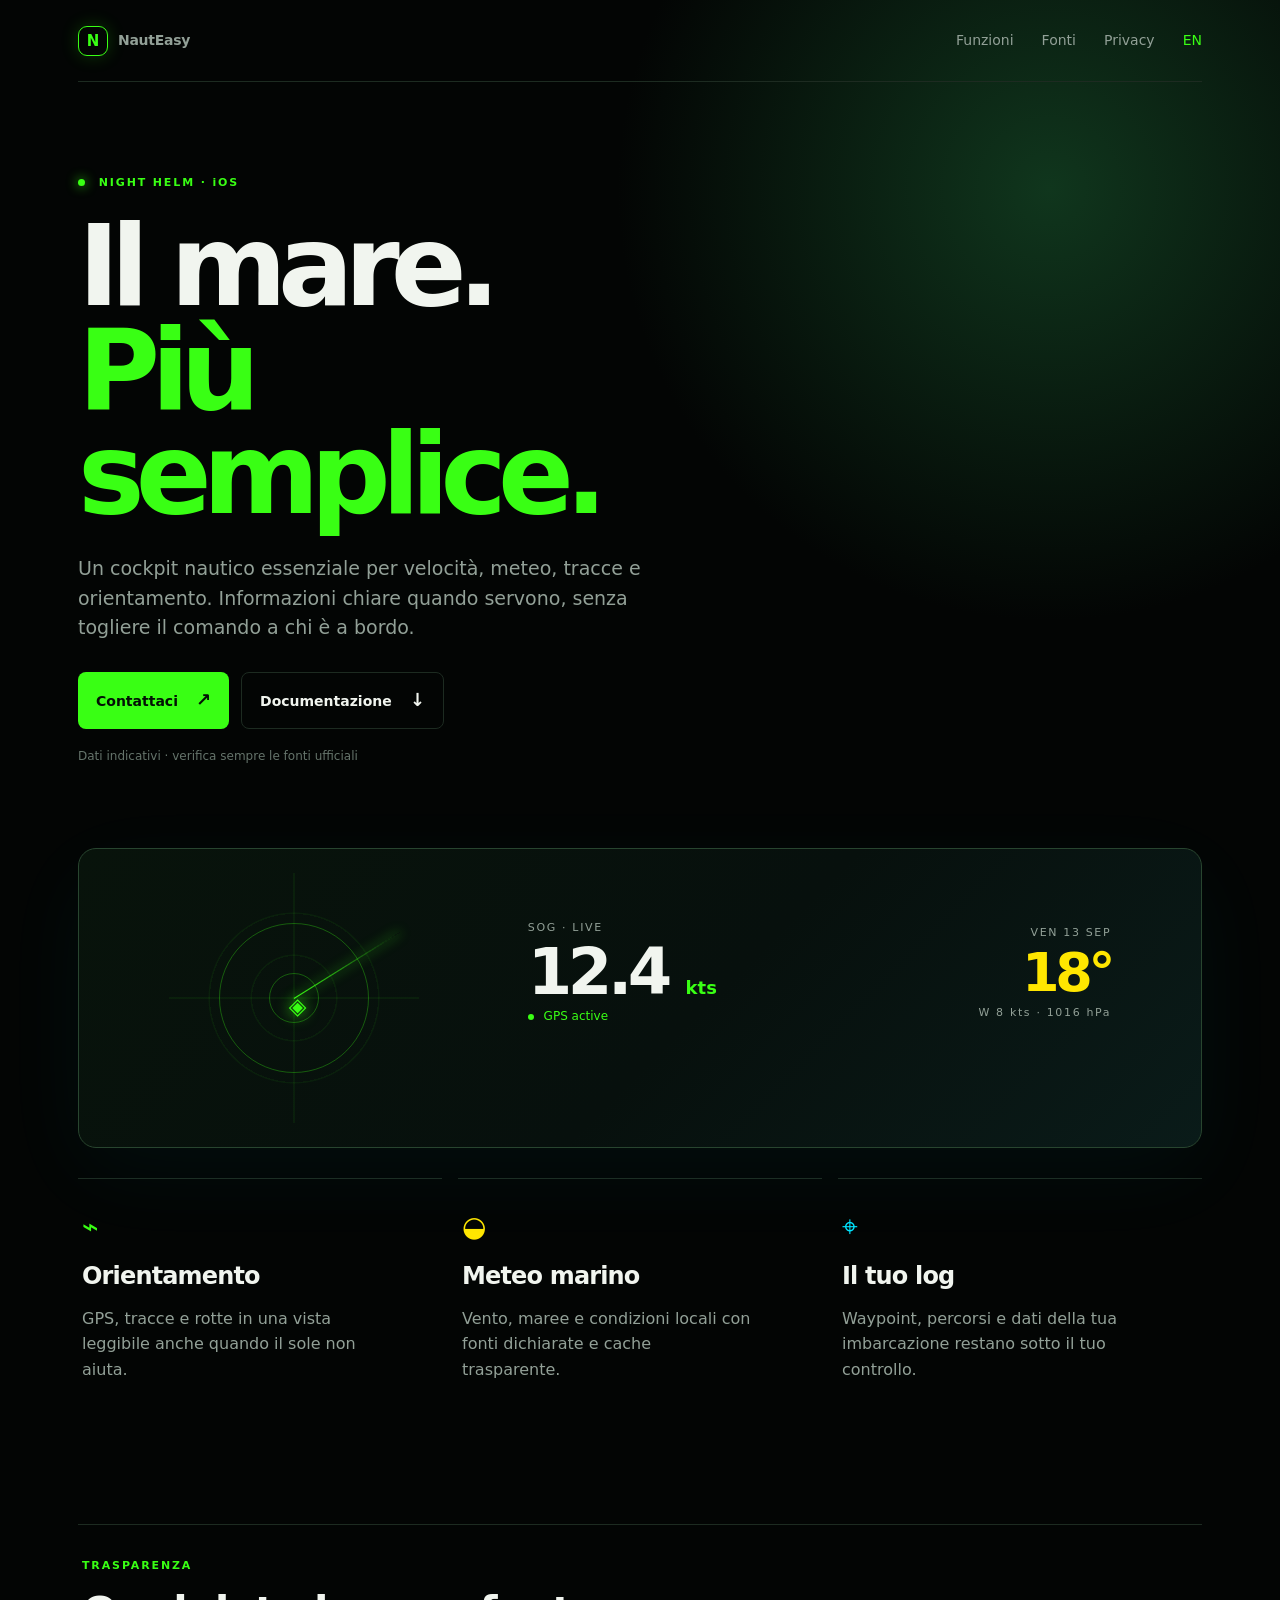
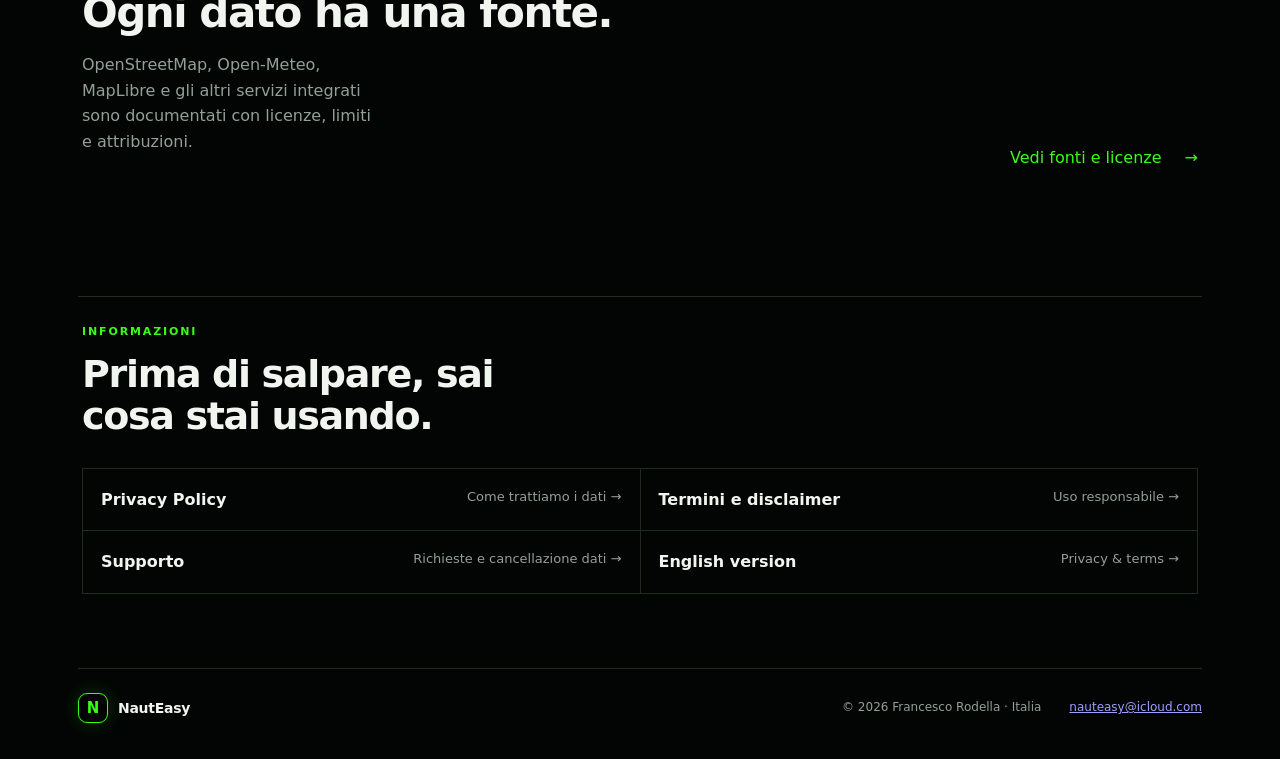
==== index.html @ 15463ad5 "Publish NautEasy site and beta gallery" ====
<!doctype html><html lang="it"><head><meta charset="utf-8"><meta name="viewport" content="width=device-width,initial-scale=1"><meta name="description" content="NautEasy — il cockpit nautico per navigare con più consapevolezza."><title>NautEasy — Navigate with confidence</title><link rel="stylesheet" href="styles.css"></head><body><div class="shell"><header class="topbar"><a class="brand" href="index.html"><span class="brand-mark">N</span><span>NautEasy</span></a><nav><a href="#features">Funzioni</a><a href="#trust">Fonti</a><a href="privacy-it.html">Privacy</a><a class="lang" href="privacy-en.html">EN</a></nav></header><main><section class="hero"><div class="eyebrow"><span class="pulse"></span> NIGHT HELM · iOS</div><h1>Il mare.<br><em>Più semplice.</em></h1><p class="hero-copy">Un cockpit nautico essenziale per velocità, meteo, tracce e orientamento. Informazioni chiare quando servono, senza togliere il comando a chi è a bordo.</p><div class="hero-actions"><a class="button primary" href="mailto:nauteasy@icloud.com?subject=NautEasy%20support">Contattaci <span>↗</span></a><a class="button ghost" href="#legal">Documentazione <span>↓</span></a></div><div class="hero-note">Dati indicativi · verifica sempre le fonti ufficiali</div></section><section class="cockpit-card" aria-label="Anteprima cockpit"><div class="radar"><span class="radar-ring r1"></span><span class="radar-ring r2"></span><span class="radar-line"></span><span class="boat">◈</span></div><div class="telemetry"><span class="label">SOG · LIVE</span><strong>12.4 <small>kts</small></strong><span class="telemetry-line"><i></i> GPS active</span></div><div class="mini-weather"><span>VEN 13 SEP</span><strong>18°</strong><span>W 8 kts · 1016 hPa</span></div></section><section id="features" class="feature-grid"><article><span class="icon">⌁</span><h2>Orientamento</h2><p>GPS, tracce e rotte in una vista leggibile anche quando il sole non aiuta.</p></article><article><span class="icon yellow">◒</span><h2>Meteo marino</h2><p>Vento, maree e condizioni locali con fonti dichiarate e cache trasparente.</p></article><article><span class="icon cyan">⌖</span><h2>Il tuo log</h2><p>Waypoint, percorsi e dati della tua imbarcazione restano sotto il tuo controllo.</p></article></section><section id="trust" class="trust"><div><span class="eyebrow">TRASPARENZA</span><h2>Ogni dato ha una fonte.</h2><p>OpenStreetMap, Open-Meteo, MapLibre e gli altri servizi integrati sono documentati con licenze, limiti e attribuzioni.</p></div><a class="text-link" href="references-it.html">Vedi fonti e licenze <span>→</span></a></section><section id="legal" class="legal"><div class="eyebrow">INFORMAZIONI</div><h2>Prima di salpare, sai cosa stai usando.</h2><div class="legal-links"><a href="privacy-it.html"><b>Privacy Policy</b><span>Come trattiamo i dati →</span></a><a href="terms-it.html"><b>Termini e disclaimer</b><span>Uso responsabile →</span></a><a href="support-it.html"><b>Supporto</b><span>Richieste e cancellazione dati →</span></a><a href="privacy-en.html"><b>English version</b><span>Privacy &amp; terms →</span></a></div></section></main><footer><div class="brand"><span class="brand-mark">N</span><span>NautEasy</span></div><span>© 2026 Francesco Rodella · Italia</span><a href="mailto:nauteasy@icloud.com">nauteasy@icloud.com</a></footer></div></body></html>
---- styles.css ----
:root{color-scheme:dark;--bg:#030504;--panel:#0b100d;--line:#1d2b21;--text:#f1f5ef;--muted:#92a097;--green:#39ff14;--cyan:#00e5ff;--yellow:#ffe600}*{box-sizing:border-box}html{scroll-behavior:smooth}body{margin:0;background:radial-gradient(circle at 82% 8%,#10361d 0,transparent 27rem),var(--bg);color:var(--text);font:16px/1.6 Inter,ui-sans-serif,system-ui,-apple-system,BlinkMacSystemFont,"Segoe UI",sans-serif}.shell{max-width:1180px;margin:auto;padding:0 28px}.topbar{height:82px;display:flex;align-items:center;justify-content:space-between;border-bottom:1px solid var(--line)}.brand{display:inline-flex;align-items:center;gap:10px;color:var(--text);font-weight:800;letter-spacing:-.02em;text-decoration:none}.brand-mark{display:grid;place-items:center;width:30px;height:30px;border:1px solid var(--green);border-radius:9px;color:var(--green);font-size:15px;box-shadow:0 0 18px #39ff1433}.topbar nav{display:flex;align-items:center;gap:28px}.topbar a{color:var(--muted);text-decoration:none;font-size:14px}.topbar nav a:hover,.topbar .lang{color:var(--green)}main{padding:92px 0 48px}.hero{max-width:720px}.eyebrow{color:var(--green);font-size:11px;font-weight:800;letter-spacing:.17em}.pulse{display:inline-block;width:7px;height:7px;border-radius:50%;background:var(--green);box-shadow:0 0 12px var(--green);margin-right:8px}h1{font-size:clamp(56px,9vw,112px);line-height:.93;letter-spacing:-.08em;margin:22px 0 28px}h1 em{font-style:normal;color:var(--green)}h2{line-height:1.1;letter-spacing:-.035em;margin:13px 0;font-size:24px}.hero-copy{max-width:570px;color:var(--muted);font-size:19px;line-height:1.55}.hero-actions{display:flex;gap:12px;margin-top:30px}.button{display:inline-flex;gap:18px;align-items:center;padding:13px 18px;border-radius:8px;text-decoration:none;font-weight:700;font-size:14px}.primary{background:var(--green);color:#031005}.ghost{border:1px solid var(--line);color:var(--text)}.button span{font-size:18px}.hero-note{color:#65746b;font-size:12px;margin-top:18px}.cockpit-card{position:relative;overflow:hidden;min-height:300px;margin:82px 0 30px;border:1px solid #28452f;border-radius:18px;background:linear-gradient(135deg,#08130b,#07100d 55%,#0a1b19);box-shadow:0 25px 90px #00e5ff0b}.radar{position:absolute;left:8%;top:50%;transform:translateY(-50%);width:250px;height:250px;border-radius:50%;background:repeating-radial-gradient(circle,#39ff1410 0 1px,transparent 2px 42px),linear-gradient(90deg,transparent 49.7%,#39ff1430 50%,transparent 50.3%),linear-gradient(0deg,transparent 49.7%,#39ff1430 50%,transparent 50.3%)}.radar-ring{position:absolute;inset:20%;border:1px solid #39ff1450;border-radius:50%}.radar-ring.r2{inset:40%}.radar-line{position:absolute;width:50%;height:1px;left:50%;top:50%;background:linear-gradient(90deg,#39ff14,transparent);transform-origin:left;transform:rotate(-32deg);box-shadow:0 0 12px var(--green)}.boat{position:absolute;left:48%;top:46%;color:var(--green);font-size:23px;text-shadow:0 0 15px var(--green)}.telemetry{position:absolute;left:40%;top:70px;display:flex;flex-direction:column}.telemetry .label,.mini-weather span{font-size:11px;letter-spacing:.15em;color:var(--muted)}.telemetry strong{font-size:64px;line-height:1.1;letter-spacing:-.07em}.telemetry small{font-size:18px;color:var(--green);letter-spacing:0}.telemetry-line{font-size:12px;color:var(--green)}.telemetry-line i{display:inline-block;width:6px;height:6px;background:var(--green);border-radius:50%;margin-right:6px}.mini-weather{position:absolute;right:8%;top:75px;display:flex;flex-direction:column;gap:4px;color:var(--muted);text-align:right}.mini-weather strong{font-size:54px;line-height:1;color:var(--yellow);letter-spacing:-.08em}.feature-grid{display:grid;grid-template-columns:repeat(3,1fr);gap:16px}.feature-grid article,.trust,.legal{border-top:1px solid var(--line);padding:26px 4px}.feature-grid p,.trust p{color:var(--muted);max-width:290px}.icon{font-size:28px;color:var(--green)}.icon.yellow{color:var(--yellow)}.icon.cyan{color:var(--cyan)}.trust{display:flex;justify-content:space-between;align-items:end;margin-top:100px;gap:30px}.trust h2{font-size:42px}.text-link{color:var(--green);text-decoration:none;white-space:nowrap}.text-link span{margin-left:18px}.legal{margin-top:100px}.legal h2{font-size:38px;max-width:500px;margin-bottom:30px}.legal-links{display:grid;grid-template-columns:repeat(2,1fr);gap:1px;background:var(--line);border:1px solid var(--line)}.legal-links a{display:flex;justify-content:space-between;gap:20px;padding:18px;background:var(--bg);color:var(--text);text-decoration:none}.legal-links span{color:var(--muted);font-size:13px}footer{display:flex;align-items:center;gap:28px;border-top:1px solid var(--line);padding:24px 0 36px;color:var(--muted);font-size:12px}footer .brand{margin-right:auto;font-size:14px}@media(max-width:700px){.shell{padding:0 18px}.topbar nav{gap:12px}.topbar nav a:nth-child(-n+2){display:none}main{padding-top:64px}.hero-copy{font-size:17px}.cockpit-card{min-height:390px;margin-top:60px}.radar{left:50%;top:58px;transform:translateX(-50%);width:180px;height:180px}.telemetry{left:24px;top:250px}.telemetry strong{font-size:48px}.mini-weather{right:24px;top:260px}.mini-weather strong{font-size:42px}.feature-grid,.legal-links{grid-template-columns:1fr}.trust{display:block;margin-top:70px}.trust h2,.legal h2{font-size:32px}.text-link{display:block;margin-top:25px}footer{flex-wrap:wrap;gap:12px}footer .brand{flex-basis:100%}}
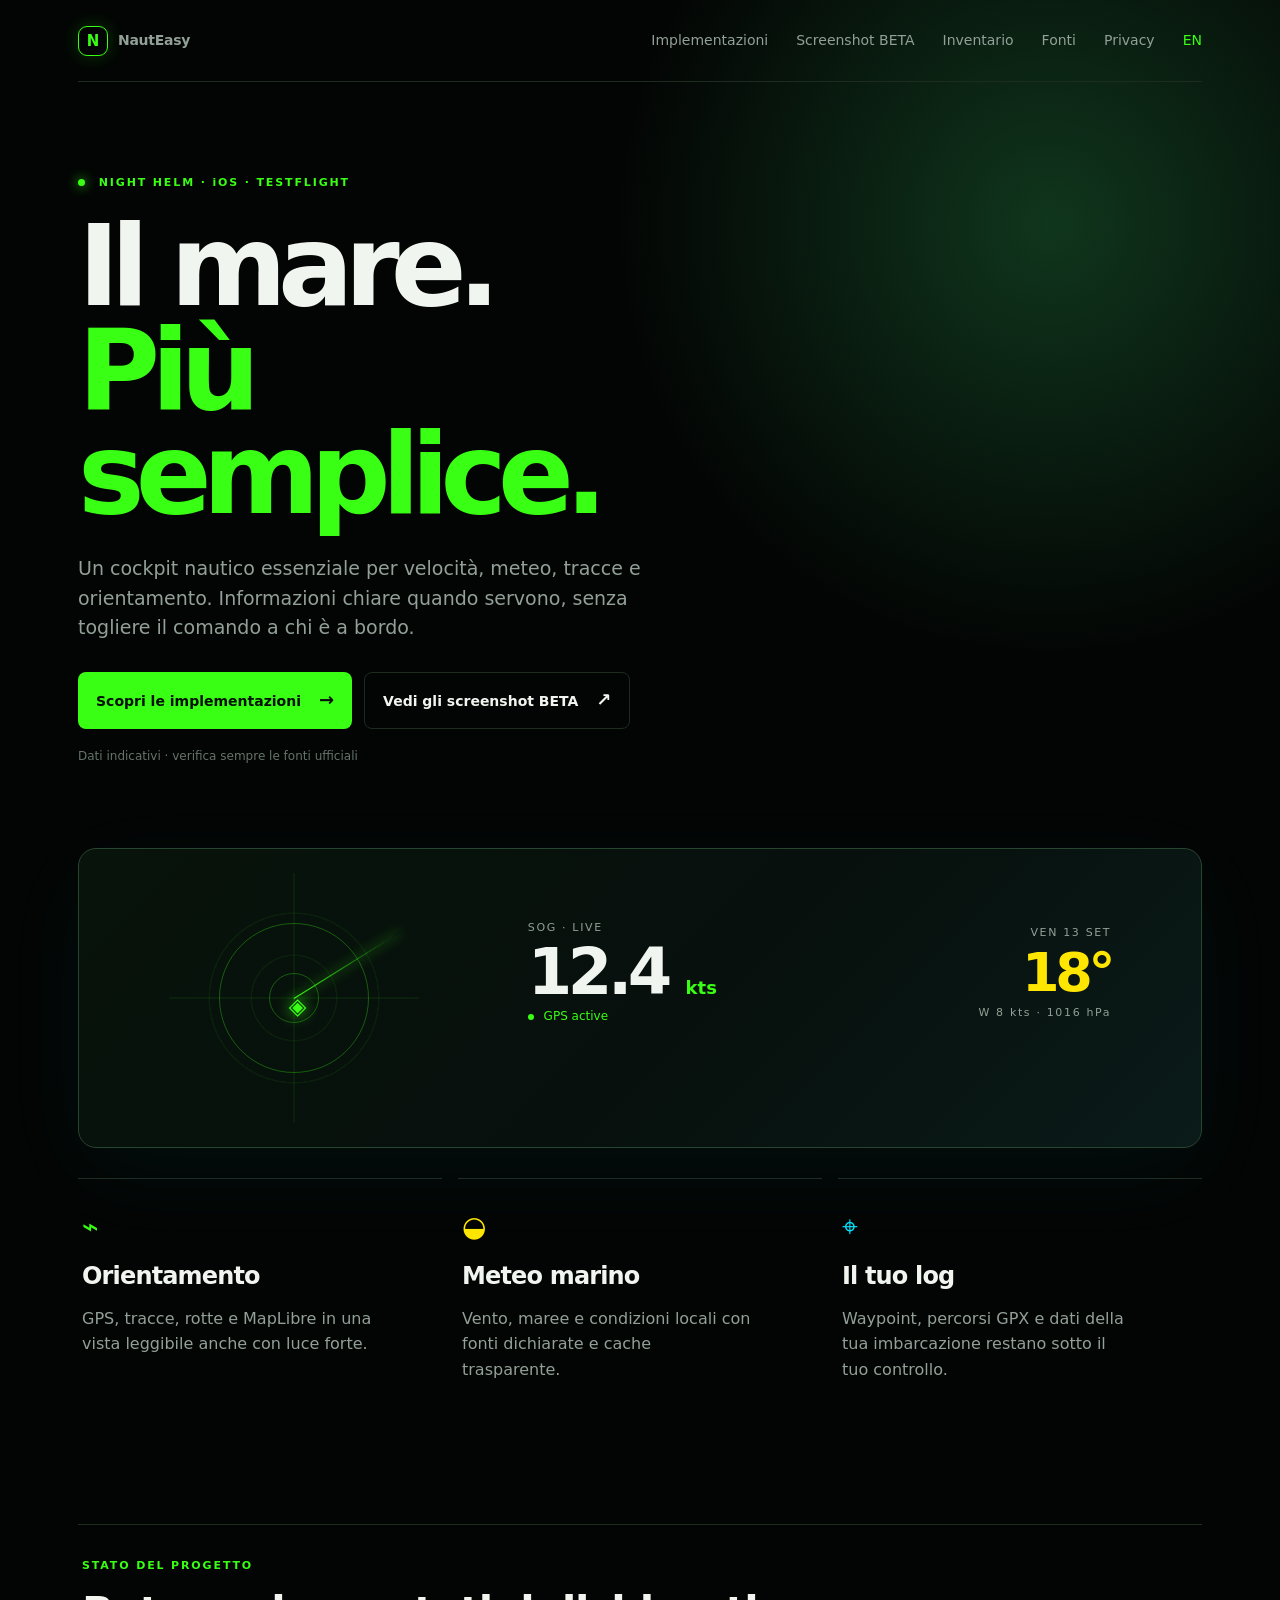
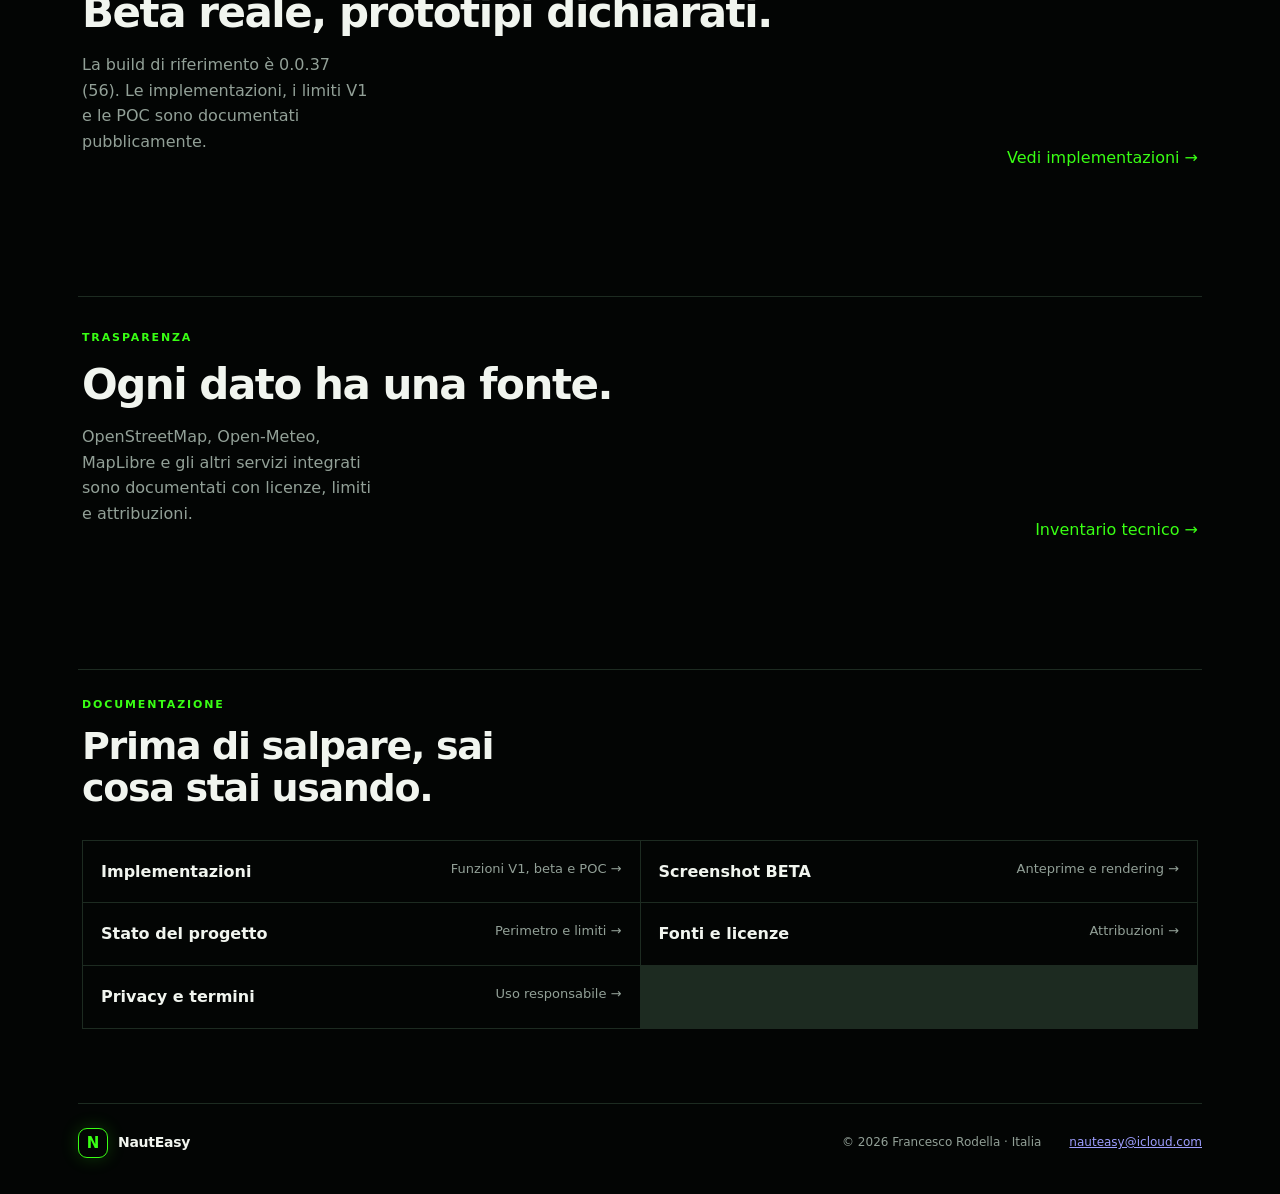
==== commit 36b853bb: "Add implementation links to homepage" ====
--- a/index.html
+++ b/index.html
@@ -1 +1 @@
-<!doctype html><html lang="it"><head><meta charset="utf-8"><meta name="viewport" content="width=device-width,initial-scale=1"><meta name="description" content="NautEasy — il cockpit nautico per navigare con più consapevolezza."><title>NautEasy — Navigate with confidence</title><link rel="stylesheet" href="styles.css"></head><body><div class="shell"><header class="topbar"><a class="brand" href="index.html"><span class="brand-mark">N</span><span>NautEasy</span></a><nav><a href="#features">Funzioni</a><a href="#trust">Fonti</a><a href="privacy-it.html">Privacy</a><a class="lang" href="privacy-en.html">EN</a></nav></header><main><section class="hero"><div class="eyebrow"><span class="pulse"></span> NIGHT HELM · iOS</div><h1>Il mare.<br><em>Più semplice.</em></h1><p class="hero-copy">Un cockpit nautico essenziale per velocità, meteo, tracce e orientamento. Informazioni chiare quando servono, senza togliere il comando a chi è a bordo.</p><div class="hero-actions"><a class="button primary" href="mailto:nauteasy@icloud.com?subject=NautEasy%20support">Contattaci <span>↗</span></a><a class="button ghost" href="#legal">Documentazione <span>↓</span></a></div><div class="hero-note">Dati indicativi · verifica sempre le fonti ufficiali</div></section><section class="cockpit-card" aria-label="Anteprima cockpit"><div class="radar"><span class="radar-ring r1"></span><span class="radar-ring r2"></span><span class="radar-line"></span><span class="boat">◈</span></div><div class="telemetry"><span class="label">SOG · LIVE</span><strong>12.4 <small>kts</small></strong><span class="telemetry-line"><i></i> GPS active</span></div><div class="mini-weather"><span>VEN 13 SEP</span><strong>18°</strong><span>W 8 kts · 1016 hPa</span></div></section><section id="features" class="feature-grid"><article><span class="icon">⌁</span><h2>Orientamento</h2><p>GPS, tracce e rotte in una vista leggibile anche quando il sole non aiuta.</p></article><article><span class="icon yellow">◒</span><h2>Meteo marino</h2><p>Vento, maree e condizioni locali con fonti dichiarate e cache trasparente.</p></article><article><span class="icon cyan">⌖</span><h2>Il tuo log</h2><p>Waypoint, percorsi e dati della tua imbarcazione restano sotto il tuo controllo.</p></article></section><section id="trust" class="trust"><div><span class="eyebrow">TRASPARENZA</span><h2>Ogni dato ha una fonte.</h2><p>OpenStreetMap, Open-Meteo, MapLibre e gli altri servizi integrati sono documentati con licenze, limiti e attribuzioni.</p></div><a class="text-link" href="references-it.html">Vedi fonti e licenze <span>→</span></a></section><section id="legal" class="legal"><div class="eyebrow">INFORMAZIONI</div><h2>Prima di salpare, sai cosa stai usando.</h2><div class="legal-links"><a href="privacy-it.html"><b>Privacy Policy</b><span>Come trattiamo i dati →</span></a><a href="terms-it.html"><b>Termini e disclaimer</b><span>Uso responsabile →</span></a><a href="support-it.html"><b>Supporto</b><span>Richieste e cancellazione dati →</span></a><a href="privacy-en.html"><b>English version</b><span>Privacy &amp; terms →</span></a></div></section></main><footer><div class="brand"><span class="brand-mark">N</span><span>NautEasy</span></div><span>© 2026 Francesco Rodella · Italia</span><a href="mailto:nauteasy@icloud.com">nauteasy@icloud.com</a></footer></div></body></html>
+<!doctype html><html lang="it"><head><meta charset="utf-8"><meta name="viewport" content="width=device-width,initial-scale=1"><meta name="description" content="NautEasy — cockpit nautico per navigare con più chiarezza."><title>NautEasy — Il mare. Più semplice.</title><link rel="stylesheet" href="styles.css"></head><body><div class="shell"><header class="topbar"><a class="brand" href="index.html"><span class="brand-mark">N</span><span>NautEasy</span></a><nav><a href="implementazioni-it.html">Implementazioni</a><a href="screenshots-it.html">Screenshot BETA</a><a href="inventory-it.html">Inventario</a><a href="references-it.html">Fonti</a><a href="privacy-it.html">Privacy</a><a class="lang" href="index-en.html">EN</a></nav></header><main><section class="hero"><div class="eyebrow"><span class="pulse"></span> NIGHT HELM · iOS · TESTFLIGHT</div><h1>Il mare.<br><em>Più semplice.</em></h1><p class="hero-copy">Un cockpit nautico essenziale per velocità, meteo, tracce e orientamento. Informazioni chiare quando servono, senza togliere il comando a chi è a bordo.</p><div class="hero-actions"><a class="button primary" href="implementazioni-it.html">Scopri le implementazioni <span>→</span></a><a class="button ghost" href="screenshots-it.html">Vedi gli screenshot BETA <span>↗</span></a></div><div class="hero-note">Dati indicativi · verifica sempre le fonti ufficiali</div></section><section class="cockpit-card" aria-label="Anteprima cockpit"><div class="radar"><span class="radar-ring r1"></span><span class="radar-ring r2"></span><span class="radar-line"></span><span class="boat">◈</span></div><div class="telemetry"><span class="label">SOG · LIVE</span><strong>12.4 <small>kts</small></strong><span class="telemetry-line"><i></i> GPS active</span></div><div class="mini-weather"><span>VEN 13 SET</span><strong>18°</strong><span>W 8 kts · 1016 hPa</span></div></section><section class="feature-grid"><article><span class="icon">⌁</span><h2>Orientamento</h2><p>GPS, tracce, rotte e MapLibre in una vista leggibile anche con luce forte.</p></article><article><span class="icon yellow">◒</span><h2>Meteo marino</h2><p>Vento, maree e condizioni locali con fonti dichiarate e cache trasparente.</p></article><article><span class="icon cyan">⌖</span><h2>Il tuo log</h2><p>Waypoint, percorsi GPX e dati della tua imbarcazione restano sotto il tuo controllo.</p></article></section><section class="trust"><div><span class="eyebrow">STATO DEL PROGETTO</span><h2>Beta reale, prototipi dichiarati.</h2><p>La build di riferimento è 0.0.37 (56). Le implementazioni, i limiti V1 e le POC sono documentati pubblicamente.</p></div><a class="text-link" href="implementazioni-it.html">Vedi implementazioni →</a></section><section class="trust"><div><span class="eyebrow">TRASPARENZA</span><h2>Ogni dato ha una fonte.</h2><p>OpenStreetMap, Open-Meteo, MapLibre e gli altri servizi integrati sono documentati con licenze, limiti e attribuzioni.</p></div><a class="text-link" href="inventory-it.html">Inventario tecnico →</a></section><section class="legal"><div class="eyebrow">DOCUMENTAZIONE</div><h2>Prima di salpare, sai cosa stai usando.</h2><div class="legal-links"><a href="implementazioni-it.html"><b>Implementazioni</b><span>Funzioni V1, beta e POC →</span></a><a href="screenshots-it.html"><b>Screenshot BETA</b><span>Anteprime e rendering →</span></a><a href="status-it.html"><b>Stato del progetto</b><span>Perimetro e limiti →</span></a><a href="references-it.html"><b>Fonti e licenze</b><span>Attribuzioni →</span></a><a href="privacy-it.html"><b>Privacy e termini</b><span>Uso responsabile →</span></a></div></section></main><footer><div class="brand"><span class="brand-mark">N</span><span>NautEasy</span></div><span>© 2026 Francesco Rodella · Italia</span><a href="mailto:nauteasy@icloud.com">nauteasy@icloud.com</a></footer></div></body></html>
